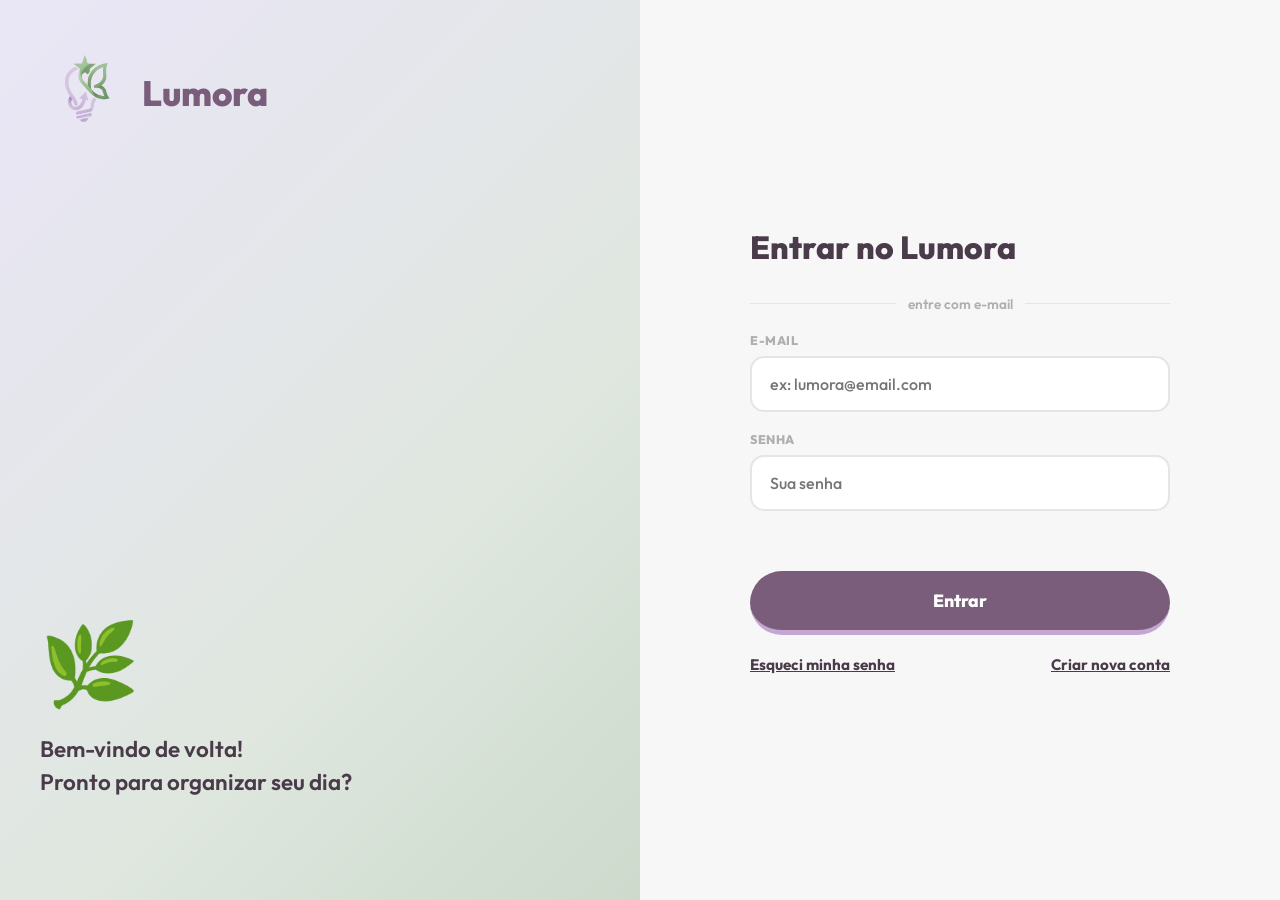
==== src/aplicacao/login/index.html @ 134e9aa0 "feat: adiciona tela de login" ====
<!doctype html>
<html lang="pt-br">
<head>
  <meta charset="UTF-8" />
  <meta name="viewport" content="width=device-width, initial-scale=1.0" />
  <title>Lumora - Entrar</title>
  <link rel="preconnect" href="https://fonts.googleapis.com">
  <link href="https://fonts.googleapis.com/css2?family=Outfit:wght@400;600;800&display=swap" rel="stylesheet">
  <link rel="stylesheet" href="style.css">
</head>
<body>

  <!-- CONTAINER PRINCIPAL: divide a tela em 2 colunas -->
  <div class="container">

    <!-- COLUNA ESQUERDA: ilustração + texto -->
    <div class="left-panel">
      <div class="brand">
        <img src="../src/img/logo.png" alt="Logo Lumora" class="logo">
        <span class="brand-name">Lumora</span>
      </div>
      <div class="illustration">
        <!-- Emoji como ilustração enquanto não temos imagem -->
        <div class="emoji-illustration">🌿</div>
        <p class="illustration-text">Bem-vindo de volta!<br>Pronto para organizar seu dia?</p>
      </div>
    </div>

    <!-- COLUNA DIREITA: formulário -->
    <div class="right-panel">
      <div class="form-wrapper">

        <h1 class="form-title">Entrar no Lumora</h1>

        <!-- DIVISOR -->
        <div class="divider">
          <span>entre com e-mail</span>
        </div>

        <!-- FORMULÁRIO DE LOGIN -->
        <div class="form-group">
          <label for="email">E-MAIL</label>
          <input type="email" id="email" placeholder="ex: lumora@email.com" />
        </div>

        <div class="form-group">
          <label for="password">SENHA</label>
          <input type="password" id="password" placeholder="Sua senha" />
        </div>

        <!-- MENSAGEM DE ERRO (fica escondida até dar erro) -->
        <p class="error-msg" id="error-msg"></p>

        <!-- BOTÃO PRINCIPAL -->
        <button class="btn-primary" id="btn-login">Entrar</button>

        <!-- LINKS ABAIXO DO BOTÃO -->
        <div class="form-links">
          <a href="#">Esqueci minha senha</a>
          <a href="cadastro.html">Criar nova conta</a>
        </div>

      </div>
    </div>

  </div>

  <script src="script.js"></script>
</body>
</html>
---- src/aplicacao/login/style.css ----
@import url('https://fonts.googleapis.com/css2?family=Outfit:wght@400;600;800&display=swap');

:root {
  --partician-purple: #7A5C7B;
  --sheer-lilac: #C3A6D1;
  --lavender-fog: #EAE6F7;
  --silt-green: #B7CBB6;
  --english-ivy: #5E7D5A;
  --text-main: #4A3B4B;
  --white: #ffffff;
  --gray-light: #f7f7f7;
  --gray-medium: #e5e5e5;
  --gray-dark: #4b4b4b;
  --text-muted: #afafaf;
  --color-red: #ff4b4b;
  --bg-gradient: linear-gradient(135deg, var(--lavender-fog) 0%, #dfe7df 45%, var(--silt-green) 100%);
}

* {
  box-sizing: border-box;
  margin: 0;
  padding: 0;
  font-family: 'Outfit', sans-serif;
}

body {
  background: var(--bg-gradient);
  min-height: 100vh;
  display: flex;
  align-items: center;
  justify-content: center;
}

.container {
  display: flex;
  width: 100%;
  min-height: 100vh;
}

.left-panel {
  flex: 1;
  display: flex;
  flex-direction: column;
  justify-content: space-between;
  padding: 40px;
  background: transparent;
}

.brand {
  display: flex;
  align-items: center;
  gap: 12px;
}

.brand .logo {
  width: 90px;
  height: 105px;
  object-fit: contain;
}

.brand-name {
  font-size: 2.2rem;
  font-weight: 800;
  color: var(--partician-purple);
}

.illustration {
  display: flex;
  flex-direction: column;
  align-items: flex-start;
  gap: 20px;
  padding-bottom: 60px;
}

.emoji-illustration {
  font-size: 5rem;
}

.illustration-text {
  font-size: 1.4rem;
  font-weight: 600;
  color: var(--text-main);
  line-height: 1.5;
  max-width: 320px;
}

.right-panel {
  flex: 1;
  background: var(--gray-light);
  display: flex;
  align-items: center;
  justify-content: center;
  padding: 60px 40px;
}

.form-wrapper {
  width: 100%;
  max-width: 420px;
  display: flex;
  flex-direction: column;
  gap: 20px;
}

.form-title {
  font-size: 2rem;
  font-weight: 800;
  color: var(--text-main);
  margin-bottom: 8px;
}

.divider {
  display: flex;
  align-items: center;
  gap: 12px;
  color: var(--text-muted);
  font-size: 0.85rem;
  font-weight: 600;
}

.divider::before,
.divider::after {
  content: '';
  flex: 1;
  height: 1px;
  background: var(--gray-medium);
}

.form-group {
  display: flex;
  flex-direction: column;
  gap: 8px;
}

.form-group label {
  font-size: 0.78rem;
  font-weight: 800;
  color: var(--text-muted);
  text-transform: uppercase;
  letter-spacing: 0.05em;
}

.form-group input {
  width: 100%;
  padding: 16px 18px;
  border: 2px solid var(--gray-medium);
  border-radius: 14px;
  font-size: 1rem;
  font-weight: 500;
  background: var(--white);
  color: var(--gray-dark);
  outline: none;
  transition: border-color 0.2s ease;
}

.form-group input:focus {
  border-color: var(--partician-purple);
}

.error-msg {
  color: var(--color-red);
  font-size: 0.9rem;
  font-weight: 600;
  min-height: 20px;
}

.btn-primary {
  width: 100%;
  padding: 18px;
  background: var(--partician-purple);
  color: var(--white);
  border: none;
  border-bottom: 5px solid var(--sheer-lilac);
  border-radius: 9999px;
  font-size: 1.1rem;
  font-weight: 800;
  cursor: pointer;
  transition: all 0.2s ease;
}

.btn-primary:hover {
  opacity: 0.9;
}

.btn-primary:active {
  transform: translateY(3px);
  border-bottom-width: 2px;
}

.form-links {
  display: flex;
  justify-content: space-between;
  gap: 16px;
}

.form-links a {
  color: var(--text-main);
  font-size: 0.95rem;
  font-weight: 700;
  text-decoration: underline;
}

.form-links a:hover {
  color: var(--partician-purple);
}
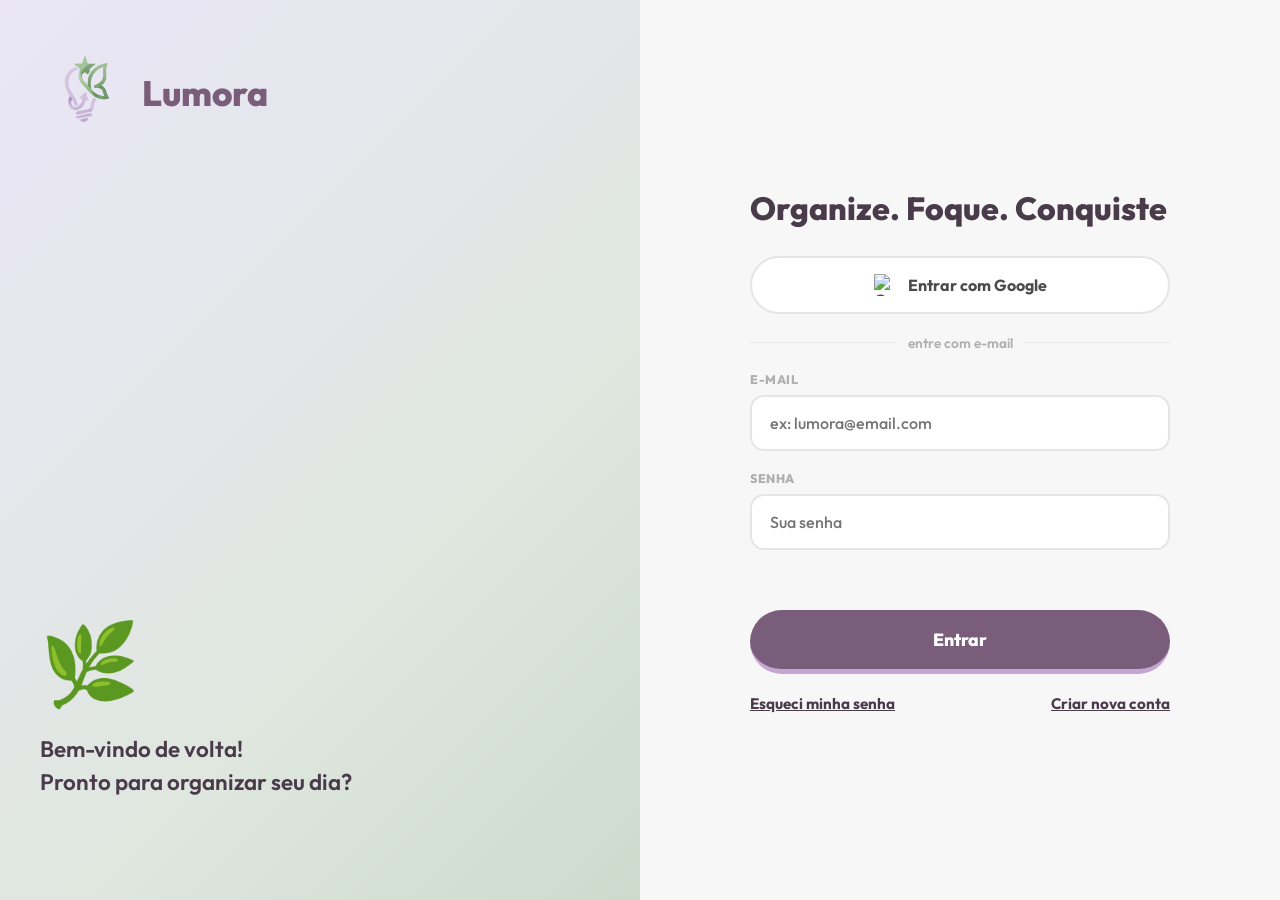
==== commit 9a502956: "feat: adiciona botão Google e ajustes visuais" ====
--- a/src/aplicacao/login/index.html
+++ b/src/aplicacao/login/index.html
@@ -10,34 +10,32 @@
 </head>
 <body>
 
-  <!-- CONTAINER PRINCIPAL: divide a tela em 2 colunas -->
   <div class="container">
 
-    <!-- COLUNA ESQUERDA: ilustração + texto -->
     <div class="left-panel">
       <div class="brand">
         <img src="../src/img/logo.png" alt="Logo Lumora" class="logo">
         <span class="brand-name">Lumora</span>
       </div>
       <div class="illustration">
-        <!-- Emoji como ilustração enquanto não temos imagem -->
         <div class="emoji-illustration">🌿</div>
         <p class="illustration-text">Bem-vindo de volta!<br>Pronto para organizar seu dia?</p>
       </div>
     </div>
-
-    <!-- COLUNA DIREITA: formulário -->
     <div class="right-panel">
       <div class="form-wrapper">
 
-        <h1 class="form-title">Entrar no Lumora</h1>
+        <h1 class="form-title">Organize. Foque. Conquiste</h1>
 
-        <!-- DIVISOR -->
+        <button class="btn-google" id="btn-google">
+            <img src="https://www.svgrepo.com/show/475656/google-color.svg" alt="Google" class="google-icon">
+            Entrar com Google
+        </button>
+
         <div class="divider">
           <span>entre com e-mail</span>
         </div>
 
-        <!-- FORMULÁRIO DE LOGIN -->
         <div class="form-group">
           <label for="email">E-MAIL</label>
           <input type="email" id="email" placeholder="ex: lumora@email.com" />
@@ -48,13 +46,10 @@
           <input type="password" id="password" placeholder="Sua senha" />
         </div>
 
-        <!-- MENSAGEM DE ERRO (fica escondida até dar erro) -->
         <p class="error-msg" id="error-msg"></p>
 
-        <!-- BOTÃO PRINCIPAL -->
         <button class="btn-primary" id="btn-login">Entrar</button>
 
-        <!-- LINKS ABAIXO DO BOTÃO -->
         <div class="form-links">
           <a href="#">Esqueci minha senha</a>
           <a href="cadastro.html">Criar nova conta</a>
--- a/src/aplicacao/login/style.css
+++ b/src/aplicacao/login/style.css
@@ -91,6 +91,7 @@
   align-items: center;
   justify-content: center;
   padding: 60px 40px;
+  min-height: 100vh;
 }
 
 .form-wrapper {
@@ -106,6 +107,7 @@
   font-weight: 800;
   color: var(--text-main);
   margin-bottom: 8px;
+  white-space: nowrap;
 }
 
 .divider {
@@ -201,4 +203,30 @@
 
 .form-links a:hover {
   color: var(--partician-purple);
+}
+
+.btn-google {
+  width: 100%;
+  padding: 16px;
+  background: var(--white);
+  color: var(--gray-dark);
+  border: 2px solid var(--gray-medium);
+  border-radius: 9999px;
+  font-size: 1rem;
+  font-weight: 700;
+  cursor: pointer;
+  display: flex;
+  align-items: center;
+  justify-content: center;
+  gap: 12px;
+  transition: all 0.2s ease;
+}
+
+.btn-google:hover {
+  border-color: var(--partician-purple);
+}
+
+.google-icon {
+  width: 22px;
+  height: 22px;
 }
